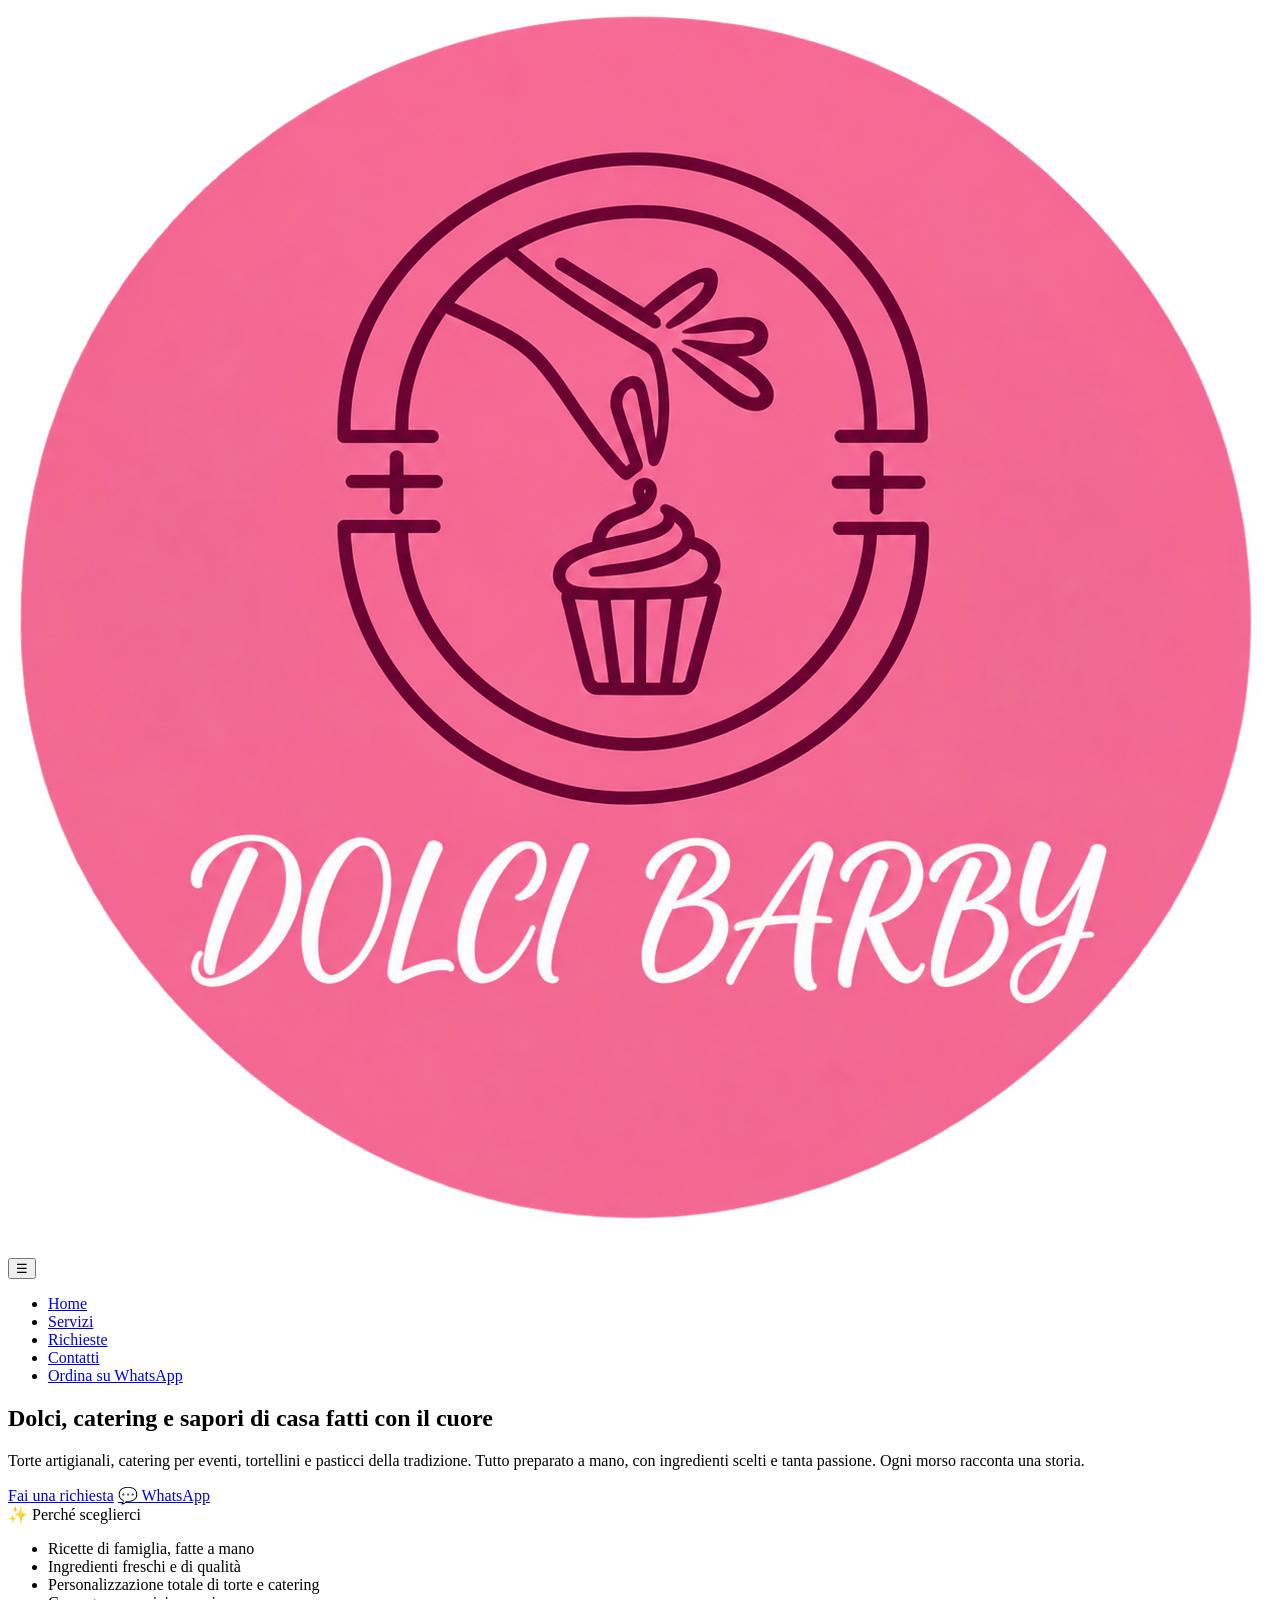
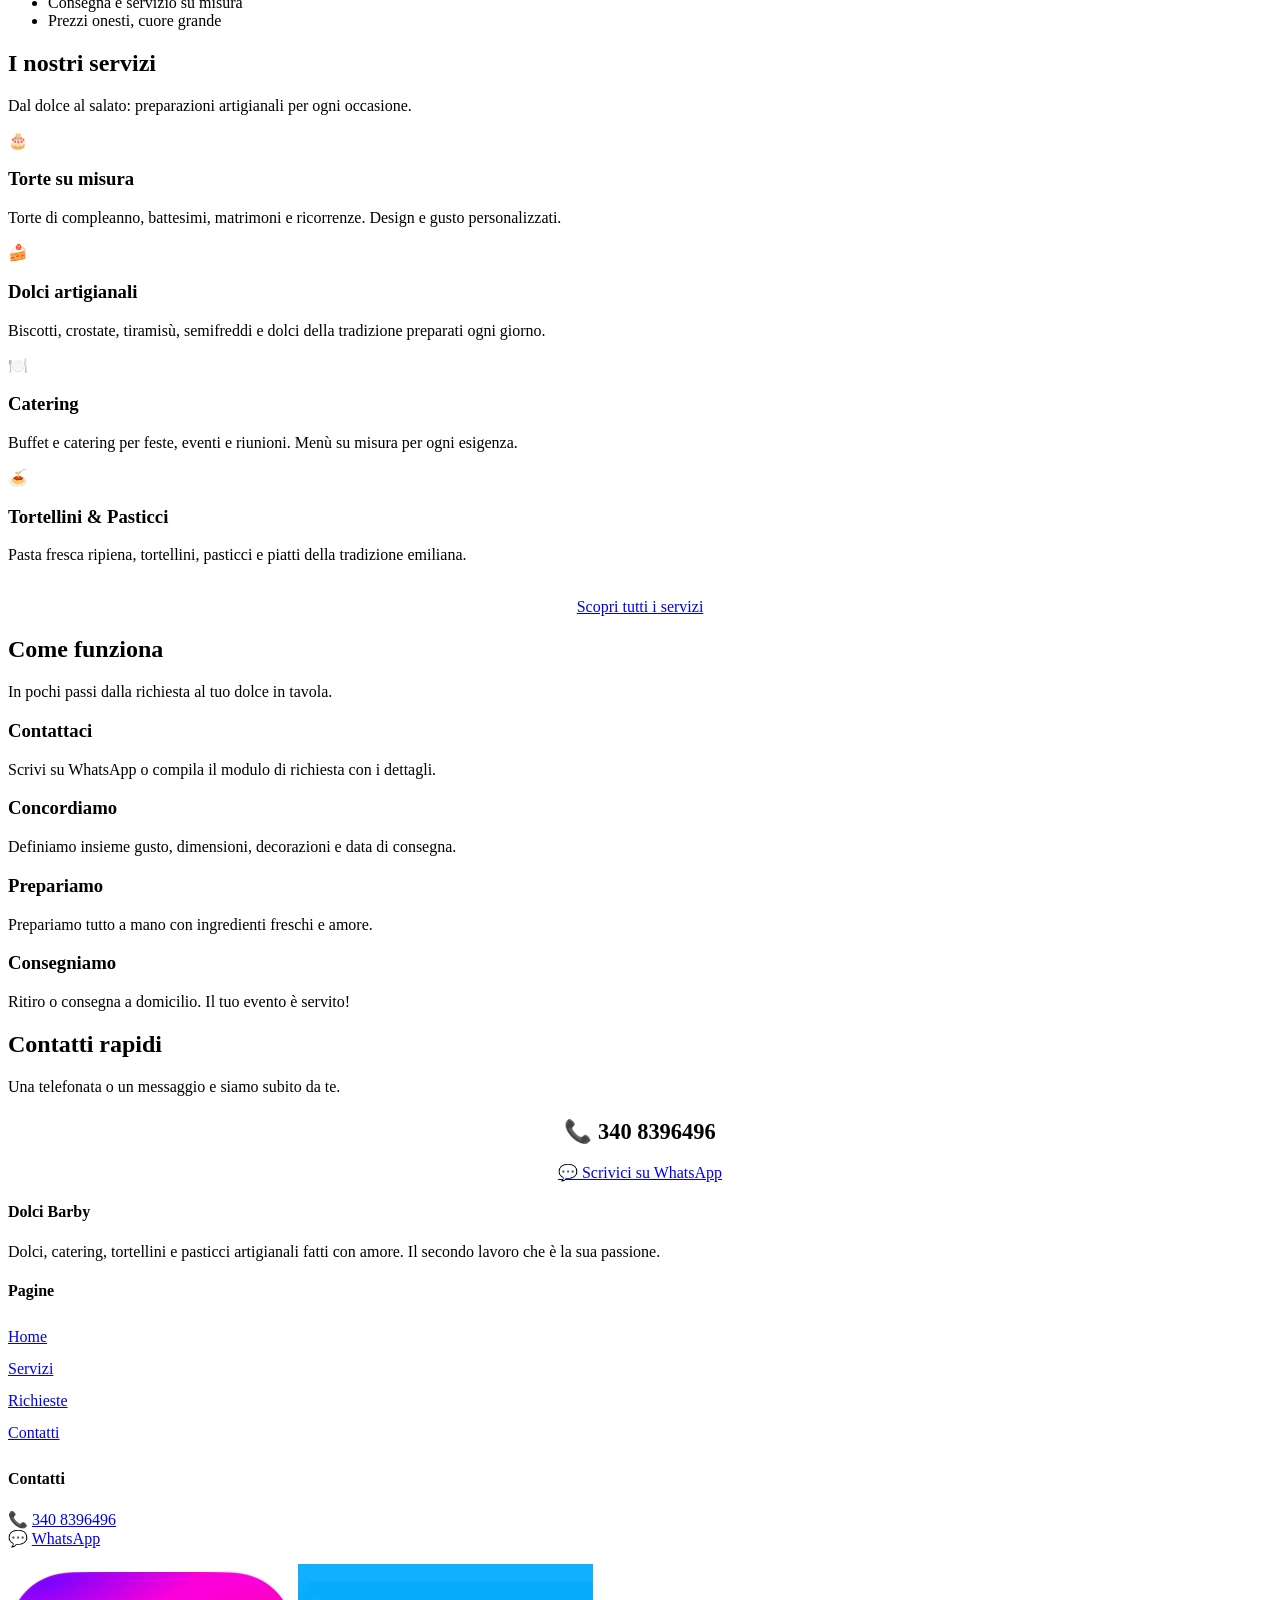
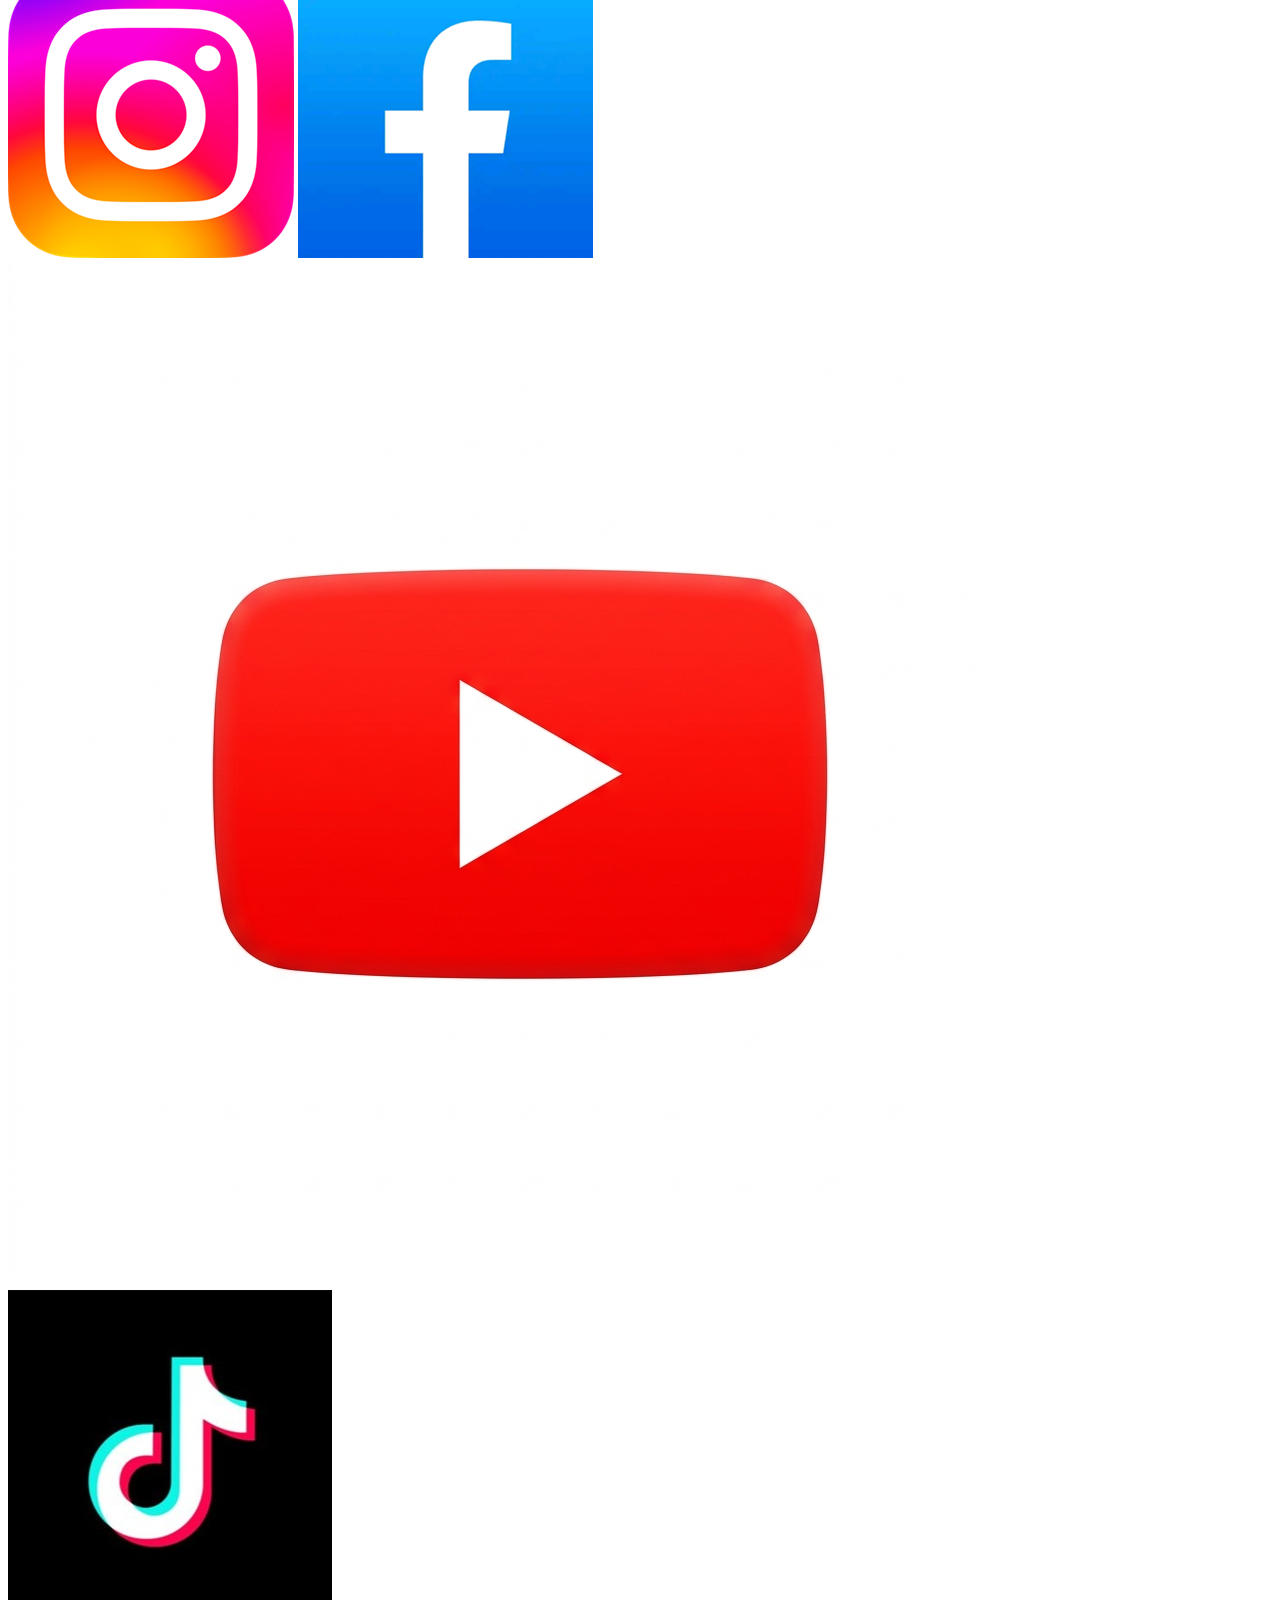
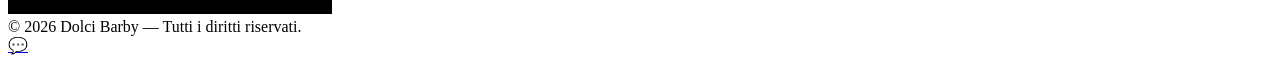
==== index.html @ 21f6a62f "Add files via upload" ====
<!DOCTYPE html>
<html lang="it">
<head>
  <meta charset="UTF-8">
  <meta name="viewport" content="width=device-width, initial-scale=1.0">
  <title>Dolci Barby | Tortellini, Pasticci e Dolci Artigianali</title>
  <meta name="description" content="Dolci Barby - Dolci artigianali, catering, tortellini e pasticci fatti con amore. Contatta per richieste personalizzate di torte e catering.">
  <link rel="preconnect" href="https://fonts.googleapis.com">
  <link rel="preconnect" href="https://fonts.gstatic.com" crossorigin>
  <link href="https://fonts.googleapis.com/css2?family=Playfair+Display:ital,wght@0,500;0,700;1,500&family=Lato:wght@300;400;700&display=swap" rel="stylesheet">
  <link rel="stylesheet" href="css/style.css">
</head>
<body>

  <header class="site-header">
    <div class="container nav">
      <a href="index.html" class="logo">
        <img src="LogoBarby.png" alt="Logo Barby">
      </a>
      <button class="burger" aria-label="Menu">☰</button>
      <ul class="nav-links">
        <li><a href="index.html">Home</a></li>
        <li><a href="servizi.html">Servizi</a></li>
        <li><a href="richieste.html">Richieste</a></li>
        <li><a href="contatti.html">Contatti</a></li>
        <li><a href="richieste.html" class="nav-cta">Ordina su WhatsApp</a></li>
      </ul>
    </div>
  </header>

  <main>
    <section class="hero">
      <div class="container hero-inner">
        <div>
          <h1>Dolci, catering e <span>sapori di casa</span> fatti con il cuore</h1>
          <p>Torte artigianali, catering per eventi, tortellini e pasticci della tradizione. Tutto preparato a mano, con ingredienti scelti e tanta passione. Ogni morso racconta una storia.</p>
          <div class="hero-actions">
            <a href="richieste.html" class="btn btn-primary">Fai una richiesta</a>
            <a href="https://wa.me/393408396496" target="_blank" rel="noopener" class="btn btn-wa">💬 WhatsApp</a>
          </div>
        </div>
        <div class="hero-card">
          <span class="badge">✨ Perché sceglierci</span>
          <ul>
            <li><span class="dot"></span>Ricette di famiglia, fatte a mano</li>
            <li><span class="dot"></span>Ingredienti freschi e di qualità</li>
            <li><span class="dot"></span>Personalizzazione totale di torte e catering</li>
            <li><span class="dot"></span>Consegna e servizio su misura</li>
            <li><span class="dot"></span>Prezzi onesti, cuore grande</li>
          </ul>
        </div>
      </div>
    </section>

    <section class="section">
      <div class="container">
        <div class="section-title">
          <h2>I nostri servizi</h2>
          <p>Dal dolce al salato: preparazioni artigianali per ogni occasione.</p>
        </div>
        <div class="grid grid-4">
          <div class="card">
            <div class="icon">🎂</div>
            <h3>Torte su misura</h3>
            <p>Torte di compleanno, battesimi, matrimoni e ricorrenze. Design e gusto personalizzati.</p>
          </div>
          <div class="card">
            <div class="icon">🍰</div>
            <h3>Dolci artigianali</h3>
            <p>Biscotti, crostate, tiramisù, semifreddi e dolci della tradizione preparati ogni giorno.</p>
          </div>
          <div class="card">
            <div class="icon">🍽️</div>
            <h3>Catering</h3>
            <p>Buffet e catering per feste, eventi e riunioni. Menù su misura per ogni esigenza.</p>
          </div>
          <div class="card">
            <div class="icon">🍝</div>
            <h3>Tortellini & Pasticci</h3>
            <p>Pasta fresca ripiena, tortellini, pasticci e piatti della tradizione emiliana.</p>
          </div>
        </div>
        <div style="text-align:center; margin-top:34px;">
          <a href="servizi.html" class="btn btn-outline">Scopri tutti i servizi</a>
        </div>
      </div>
    </section>

    <section class="section alt">
      <div class="container">
        <div class="section-title">
          <h2>Come funziona</h2>
          <p>In pochi passi dalla richiesta al tuo dolce in tavola.</p>
        </div>
        <div class="steps">
          <div class="step">
            <h3>Contattaci</h3>
            <p>Scrivi su WhatsApp o compila il modulo di richiesta con i dettagli.</p>
          </div>
          <div class="step">
            <h3>Concordiamo</h3>
            <p>Definiamo insieme gusto, dimensioni, decorazioni e data di consegna.</p>
          </div>
          <div class="step">
            <h3>Prepariamo</h3>
            <p>Prepariamo tutto a mano con ingredienti freschi e amore.</p>
          </div>
          <div class="step">
            <h3>Consegniamo</h3>
            <p>Ritiro o consegna a domicilio. Il tuo evento è servito!</p>
          </div>
        </div>
      </div>
    </section>

    <section class="section">
      <div class="container">
        <div class="section-title">
          <h2>Contatti rapidi</h2>
          <p>Una telefonata o un messaggio e siamo subito da te.</p>
        </div>
        <div style="text-align:center;">
          <p style="font-size:1.4rem; font-weight:700; color:var(--brown-dark); margin-bottom:18px;">📞 340 8396496</p>
          <a href="https://wa.me/393408396496" target="_blank" rel="noopener" class="btn btn-wa">💬 Scrivici su WhatsApp</a>
        </div>
      </div>
    </section>
  </main>

  <footer class="site-footer">
    <div class="container">
      <div class="footer-grid">
        <div>
          <h4>Dolci Barby</h4>
          <p>Dolci, catering, tortellini e pasticci artigianali fatti con amore. Il secondo lavoro che è la sua passione.</p>
        </div>
        <div>
          <h4>Pagine</h4>
          <ul style="list-style:none;padding:0;margin:0;line-height:2;">
            <li><a href="index.html">Home</a></li>
            <li><a href="servizi.html">Servizi</a></li>
            <li><a href="richieste.html">Richieste</a></li>
            <li><a href="contatti.html">Contatti</a></li>
          </ul>
        </div>
        <div>
          <h4>Contatti</h4>
          <p>📞 <a href="tel:+393408396496">340 8396496</a><br>
          💬 <a href="https://wa.me/393408396496" target="_blank" rel="noopener">WhatsApp</a></p>
          <div class="social-links">
            <a href="#" aria-label="Instagram"><img src="Instagram.png" alt="Instagram"></a>
            <a href="#" aria-label="Facebook"><img src="Facebook.png" alt="Facebook"></a>
            <a href="#" aria-label="YouTube"><img src="Youtube.png" alt="YouTube"></a>
            <a href="#" aria-label="TikTok"><img src="Tiktok.png" alt="TikTok"></a>
          </div>
        </div>
      </div>
      <div class="footer-bottom">© <span id="year"></span> Dolci Barby — Tutti i diritti riservati.</div>
    </div>
  </footer>

  <a href="https://wa.me/393408396496" target="_blank" rel="noopener" class="fab-wa" aria-label="WhatsApp">💬</a>

  <script src="js/main.js"></script>
  <script>document.getElementById("year").textContent = new Date().getFullYear();</script>
</body>
</html>
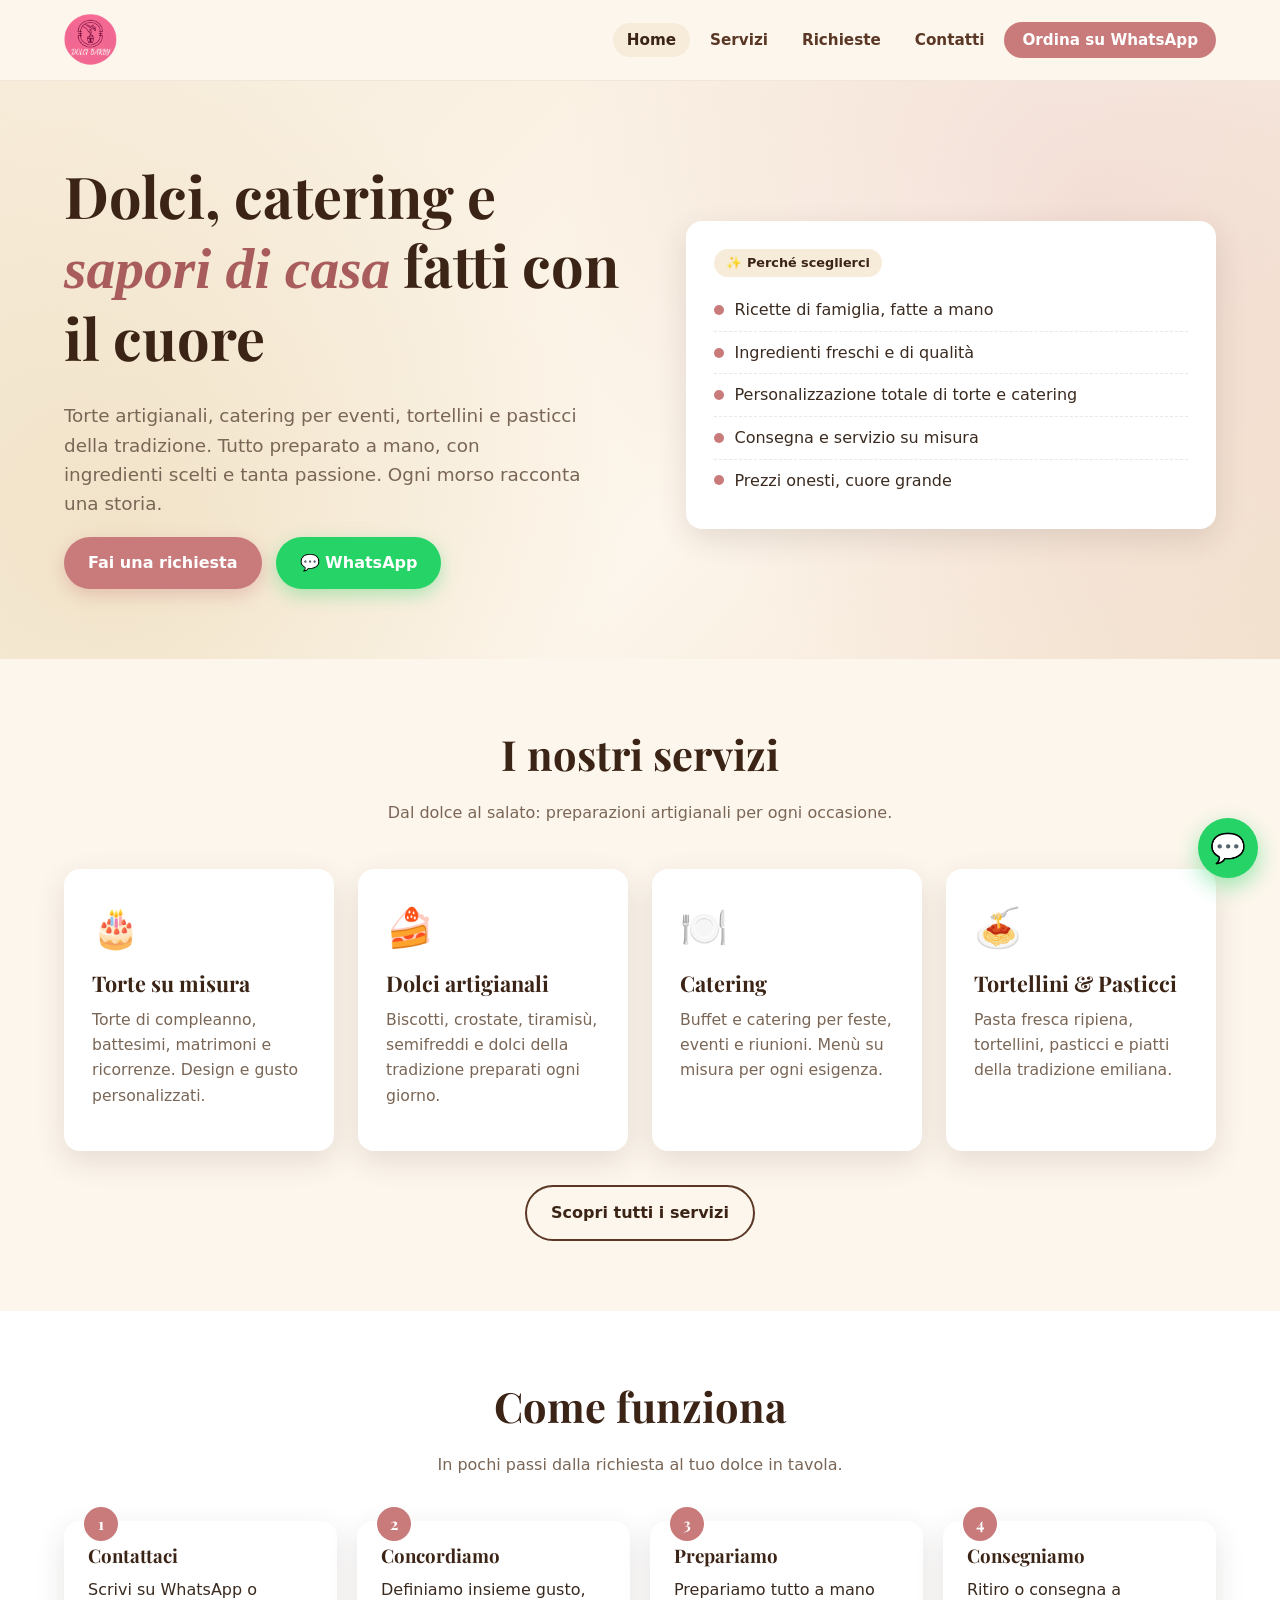
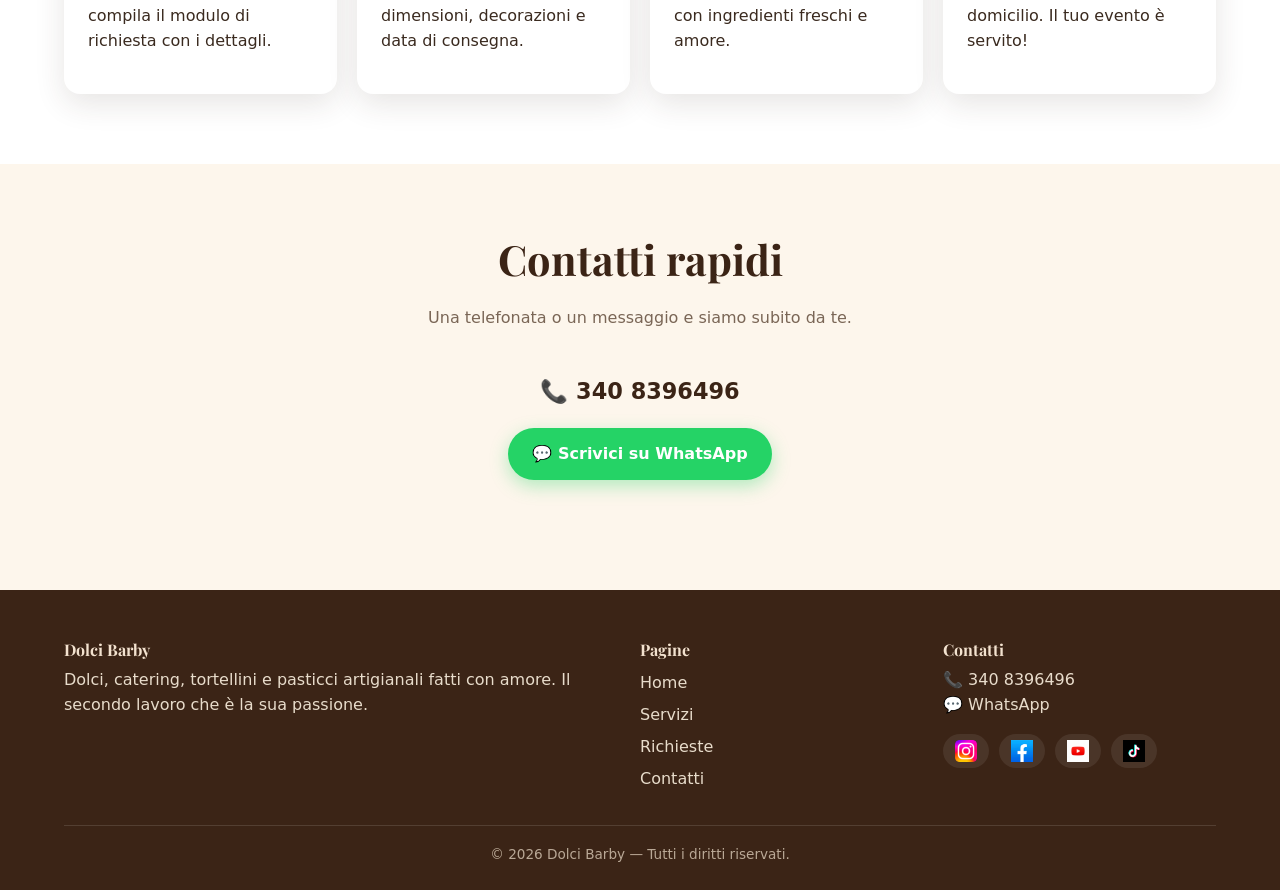
==== commit ab676b75: "Add files via upload" ====
--- a/index.html
+++ b/index.html
@@ -8,7 +8,7 @@
   <link rel="preconnect" href="https://fonts.googleapis.com">
   <link rel="preconnect" href="https://fonts.gstatic.com" crossorigin>
   <link href="https://fonts.googleapis.com/css2?family=Playfair+Display:ital,wght@0,500;0,700;1,500&family=Lato:wght@300;400;700&display=swap" rel="stylesheet">
-  <link rel="stylesheet" href="css/style.css">
+  <link rel="stylesheet" href="style.css">
 </head>
 <body>
 
@@ -161,7 +161,7 @@
 
   <a href="https://wa.me/393408396496" target="_blank" rel="noopener" class="fab-wa" aria-label="WhatsApp">💬</a>
 
-  <script src="js/main.js"></script>
+  <script src="main.js"></script>
   <script>document.getElementById("year").textContent = new Date().getFullYear();</script>
 </body>
 </html>
--- a/style.css
+++ b/style.css
@@ -0,0 +1,226 @@
+/* ============================================================
+   Dolci Barby - Dolci, Catering, Tortellini & Pasticci
+   Stile: elegante, caldo, artigianale
+   ============================================================ */
+
+:root {
+  --cream: #fdf6ec;
+  --cream-2: #f7ecda;
+  --brown: #5a3825;
+  --brown-dark: #3b2416;
+  --rose: #c97b7b;
+  --rose-dark: #a85c5c;
+  --gold: #c9a24b;
+  --text: #3a2a1f;
+  --muted: #7a6656;
+  --white: #ffffff;
+  --shadow: 0 10px 30px rgba(58, 42, 31, 0.12);
+  --radius: 16px;
+  --maxw: 1180px;
+}
+
+* { box-sizing: border-box; }
+html { scroll-behavior: smooth; }
+body {
+  margin: 0;
+  font-family: "Lato", "Segoe UI", system-ui, -apple-system, sans-serif;
+  color: var(--text);
+  background: var(--cream);
+  line-height: 1.6;
+  -webkit-font-smoothing: antialiased;
+}
+img { max-width: 100%; display: block; }
+a { color: var(--brown); text-decoration: none; transition: color .2s; }
+a:hover { color: var(--rose-dark); }
+h1, h2, h3, h4 { font-family: "Playfair Display", Georgia, serif; color: var(--brown-dark); margin: 0 0 .5em; line-height: 1.2; }
+p { margin: 0 0 1em; }
+
+.container { width: 90%; max-width: var(--maxw); margin: 0 auto; }
+
+/* ---------- Header / Nav ---------- */
+.site-header {
+  position: sticky; top: 0; z-index: 50;
+  background: rgba(253, 246, 236, 0.92);
+  backdrop-filter: blur(10px);
+  border-bottom: 1px solid rgba(90,56,37,.08);
+}
+.nav {
+  display: flex; align-items: center; justify-content: space-between;
+  padding: 14px 0; gap: 16px;
+}
+.logo { display: flex; align-items: center; gap: 12px; }
+.logo img { height: 52px; width: auto; border-radius: 8px; }
+.logo-text { font-family: "Playfair Display", serif; font-size: 1.35rem; font-weight: 700; color: var(--brown-dark); line-height: 1.1; }
+.logo-text small { display: block; font-family: "Lato", sans-serif; font-size: .72rem; font-weight: 400; color: var(--muted); letter-spacing: .08em; text-transform: uppercase; }
+
+.nav-links { display: flex; gap: 6px; list-style: none; margin: 0; padding: 0; align-items: center; }
+.nav-links a { padding: 8px 14px; border-radius: 999px; font-weight: 600; font-size: .95rem; }
+.nav-links a:hover, .nav-links a.active { background: var(--cream-2); color: var(--brown-dark); }
+.nav-cta { background: var(--rose); color: var(--white) !important; padding: 9px 18px !important; }
+.nav-cta:hover { background: var(--rose-dark) !important; }
+
+.burger { display: none; background: none; border: 0; font-size: 1.6rem; color: var(--brown-dark); cursor: pointer; }
+
+/* ---------- Hero ---------- */
+.hero {
+  position: relative;
+  padding: 80px 0 70px;
+  background: linear-gradient(135deg, var(--cream-2) 0%, var(--cream) 60%, #f3e2cf 100%);
+  overflow: hidden;
+}
+.hero::before {
+  content: ""; position: absolute; inset: 0;
+  background: radial-gradient(circle at 85% 20%, rgba(201,123,123,.18), transparent 45%),
+              radial-gradient(circle at 10% 80%, rgba(201,162,75,.18), transparent 40%);
+  pointer-events: none;
+}
+.hero-inner { position: relative; display: grid; grid-template-columns: 1.1fr 1fr; gap: 40px; align-items: center; }
+.hero h1 { font-size: clamp(2.2rem, 5vw, 3.6rem); }
+.hero h1 span { color: var(--rose-dark); font-style: italic; }
+.hero p { font-size: 1.15rem; color: var(--muted); max-width: 520px; }
+.hero-actions { display: flex; gap: 14px; flex-wrap: wrap; margin-top: 10px; }
+.btn {
+  display: inline-flex; align-items: center; gap: 8px;
+  padding: 13px 24px; border-radius: 999px; font-weight: 700; font-size: 1rem;
+  border: 0; cursor: pointer; transition: transform .15s, box-shadow .15s, background .2s;
+}
+.btn-primary { background: var(--rose); color: var(--white); box-shadow: 0 6px 18px rgba(201,123,123,.35); }
+.btn-primary:hover { background: var(--rose-dark); transform: translateY(-2px); }
+.btn-outline { background: transparent; color: var(--brown-dark); border: 2px solid var(--brown); }
+.btn-outline:hover { background: var(--brown); color: var(--white); transform: translateY(-2px); }
+.btn-wa { background: #25D366; color: var(--white); box-shadow: 0 6px 18px rgba(37,211,102,.35); }
+.btn-wa:hover { background: #1ebe5b; transform: translateY(-2px); }
+
+.hero-card {
+  background: var(--white); border-radius: var(--radius); padding: 28px;
+  box-shadow: var(--shadow); position: relative;
+}
+.hero-card .badge { display: inline-block; background: var(--cream-2); color: var(--brown-dark); padding: 4px 12px; border-radius: 999px; font-size: .8rem; font-weight: 700; margin-bottom: 12px; }
+.hero-card ul { list-style: none; padding: 0; margin: 0; }
+.hero-card li { display: flex; align-items: center; gap: 10px; padding: 8px 0; border-bottom: 1px dashed rgba(90,56,37,.12); }
+.hero-card li:last-child { border: 0; }
+.hero-card .dot { width: 10px; height: 10px; border-radius: 50%; background: var(--rose); }
+
+/* ---------- Sections ---------- */
+.section { padding: 70px 0; }
+.section.alt { background: var(--white); }
+.section-title { text-align: center; margin-bottom: 44px; }
+.section-title h2 { font-size: clamp(1.8rem, 4vw, 2.6rem); }
+.section-title p { color: var(--muted); max-width: 620px; margin: 8px auto 0; }
+
+.grid { display: grid; gap: 24px; }
+.grid-3 { grid-template-columns: repeat(3, 1fr); }
+.grid-4 { grid-template-columns: repeat(4, 1fr); }
+.grid-2 { grid-template-columns: repeat(2, 1fr); }
+
+.card {
+  background: var(--white); border-radius: var(--radius); padding: 28px;
+  box-shadow: var(--shadow); transition: transform .2s, box-shadow .2s;
+}
+.card:hover { transform: translateY(-4px); box-shadow: 0 16px 36px rgba(58,42,31,.16); }
+.card .icon { font-size: 2.4rem; margin-bottom: 12px; }
+.card h3 { font-size: 1.35rem; }
+.card p { color: var(--muted); font-size: .98rem; }
+
+/* ---------- Services list ---------- */
+.service-row { display: grid; grid-template-columns: 1fr 1fr; gap: 30px; align-items: center; margin-bottom: 50px; }
+.service-row.reverse { direction: rtl; }
+.service-row.reverse > * { direction: ltr; }
+.service-img {
+  border-radius: var(--radius); overflow: hidden; box-shadow: var(--shadow);
+  aspect-ratio: 4/3; background: linear-gradient(135deg, var(--cream-2), var(--rose)); display: flex; align-items: center; justify-content: center; color: var(--white); font-family: "Playfair Display", serif; font-size: 1.4rem; text-align: center; padding: 20px;
+}
+.service-text h2 { font-size: clamp(1.6rem, 3.5vw, 2.2rem); }
+.service-text ul { padding-left: 20px; color: var(--muted); }
+.service-text ul li { margin-bottom: 6px; }
+
+/* ---------- Process ---------- */
+.steps { display: grid; grid-template-columns: repeat(4,1fr); gap: 20px; counter-reset: step; }
+.step { background: var(--white); border-radius: var(--radius); padding: 24px; box-shadow: var(--shadow); position: relative; }
+.step::before {
+  counter-increment: step; content: counter(step);
+  position: absolute; top: -14px; left: 20px;
+  width: 34px; height: 34px; border-radius: 50%; background: var(--rose); color: var(--white);
+  display: flex; align-items: center; justify-content: center; font-weight: 700; font-family: "Playfair Display", serif;
+}
+
+/* ---------- Form ---------- */
+.form-wrap { max-width: 760px; margin: 0 auto; background: var(--white); border-radius: var(--radius); padding: 36px; box-shadow: var(--shadow); }
+.form-grid { display: grid; grid-template-columns: 1fr 1fr; gap: 16px; }
+.field { display: flex; flex-direction: column; gap: 6px; margin-bottom: 14px; }
+.field.full { grid-column: 1 / -1; }
+.field label { font-weight: 700; font-size: .92rem; color: var(--brown-dark); }
+.field input, .field select, .field textarea {
+  padding: 12px 14px; border: 1.5px solid #e6d9c7; border-radius: 10px;
+  font-family: inherit; font-size: 1rem; background: var(--cream); color: var(--text);
+  transition: border-color .2s, box-shadow .2s;
+}
+.field input:focus, .field select:focus, .field textarea:focus {
+  outline: none; border-color: var(--rose); box-shadow: 0 0 0 3px rgba(201,123,123,.18);
+}
+.field textarea { min-height: 120px; resize: vertical; }
+.checkbox-row { display: flex; align-items: center; gap: 8px; margin: 8px 0 16px; font-size: .92rem; color: var(--muted); }
+.checkbox-row input { width: 18px; height: 18px; accent-color: var(--rose); }
+
+.wa-preview {
+  background: #e7f9ee; border: 1px solid #bfe9cd; border-radius: 12px;
+  padding: 14px 16px; margin: 18px 0; font-size: .92rem; color: #1e6b3a;
+}
+.wa-preview strong { display: block; margin-bottom: 4px; }
+
+/* ---------- Contact ---------- */
+.contact-grid { display: grid; grid-template-columns: 1fr 1fr; gap: 30px; }
+.contact-box { background: var(--white); border-radius: var(--radius); padding: 30px; box-shadow: var(--shadow); }
+.contact-box h3 { margin-bottom: 14px; }
+.contact-item { display: flex; align-items: center; gap: 12px; padding: 10px 0; border-bottom: 1px dashed rgba(90,56,37,.12); }
+.contact-item:last-child { border: 0; }
+.contact-item .ic { width: 40px; height: 40px; border-radius: 50%; background: var(--cream-2); display: flex; align-items: center; justify-content: center; font-size: 1.2rem; }
+.contact-item a { font-weight: 700; }
+
+.map-placeholder {
+  border-radius: var(--radius); overflow: hidden; background: var(--cream-2);
+  height: 100%; min-height: 280px; display: flex; align-items: center; justify-content: center;
+  color: var(--muted); text-align: center; padding: 20px;
+}
+
+/* ---------- Footer ---------- */
+.site-footer { background: var(--brown-dark); color: #e8dccb; padding: 50px 0 24px; margin-top: 40px; }
+.site-footer h4 { color: #f3e2cf; }
+.footer-grid { display: grid; grid-template-columns: 2fr 1fr 1fr; gap: 30px; margin-bottom: 30px; }
+.footer-grid a { color: #e8dccb; }
+.footer-grid a:hover { color: var(--rose); }
+.social-links { display: flex; gap: 10px; flex-wrap: wrap; margin-top: 12px; }
+.social-links a { display: inline-flex; align-items: center; gap: 6px; padding: 6px 12px; border-radius: 999px; background: rgba(255,255,255,.08); color: #e8dccb; font-size: .9rem; font-weight: 600; transition: background .2s; }
+.social-links a img { height: 22px; width: auto; display: block; }
+.social-links a:hover { background: var(--rose); color: var(--white); }
+.footer-bottom { border-top: 1px solid rgba(255,255,255,.12); padding-top: 18px; text-align: center; font-size: .85rem; color: #b9a896; }
+
+/* ---------- Floating WA ---------- */
+.fab-wa {
+  position: fixed; bottom: 22px; right: 22px; z-index: 60;
+  width: 60px; height: 60px; border-radius: 50%; background: #25D366; color: var(--white);
+  display: flex; align-items: center; justify-content: center; font-size: 1.8rem;
+  box-shadow: 0 8px 22px rgba(37,211,102,.45); transition: transform .2s;
+}
+.fab-wa:hover { transform: scale(1.08); }
+
+/* ---------- Responsive ---------- */
+@media (max-width: 900px) {
+  .hero-inner { grid-template-columns: 1fr; }
+  .grid-3, .grid-4 { grid-template-columns: 1fr 1fr; }
+  .steps { grid-template-columns: 1fr 1fr; }
+  .service-row { grid-template-columns: 1fr; }
+  .service-row.reverse { direction: ltr; }
+  .contact-grid { grid-template-columns: 1fr; }
+  .footer-grid { grid-template-columns: 1fr; }
+}
+@media (max-width: 640px) {
+  .nav-links { display: none; position: absolute; top: 70px; left: 0; right: 0; background: var(--cream); flex-direction: column; padding: 12px; border-bottom: 1px solid rgba(90,56,37,.08); }
+  .nav-links.open { display: flex; }
+  .burger { display: block; }
+  .grid-3, .grid-4, .grid-2 { grid-template-columns: 1fr; }
+  .steps { grid-template-columns: 1fr; }
+  .form-grid { grid-template-columns: 1fr; }
+  .hero { padding: 50px 0 40px; }
+}
+"
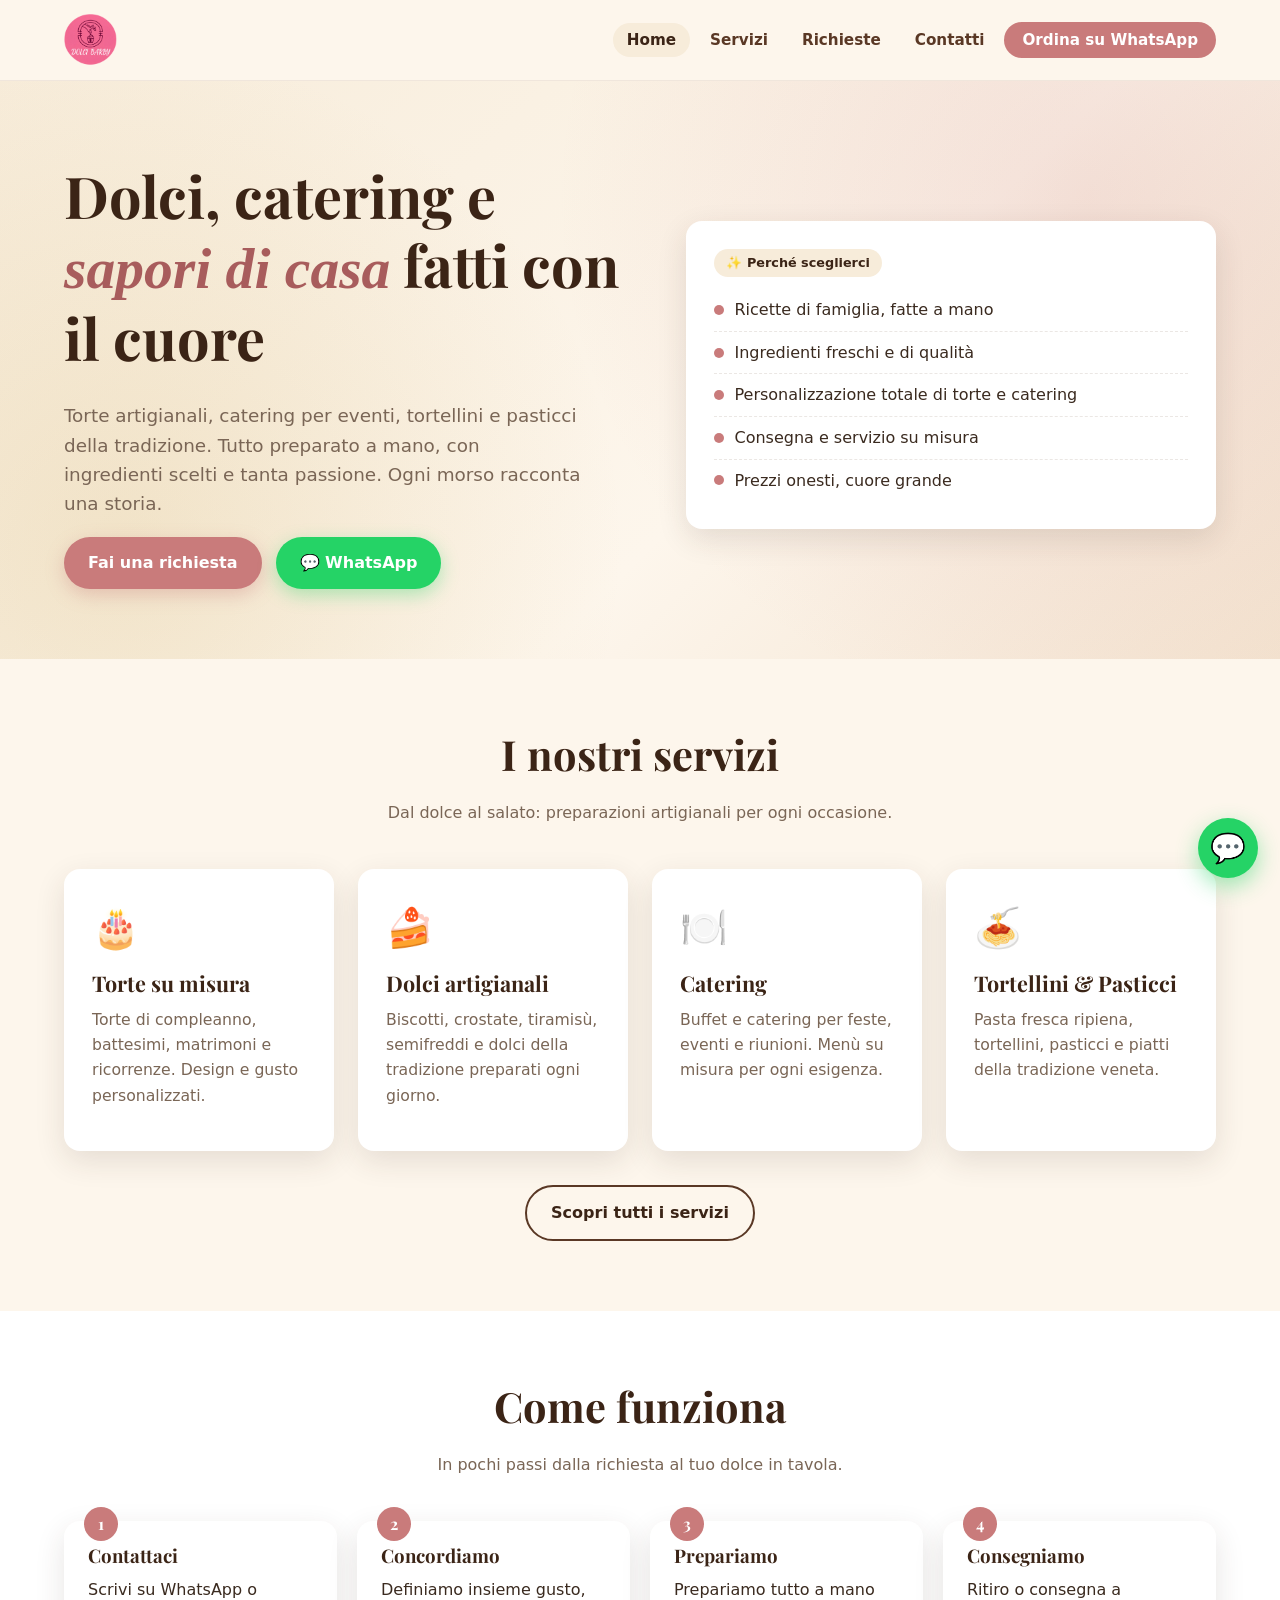
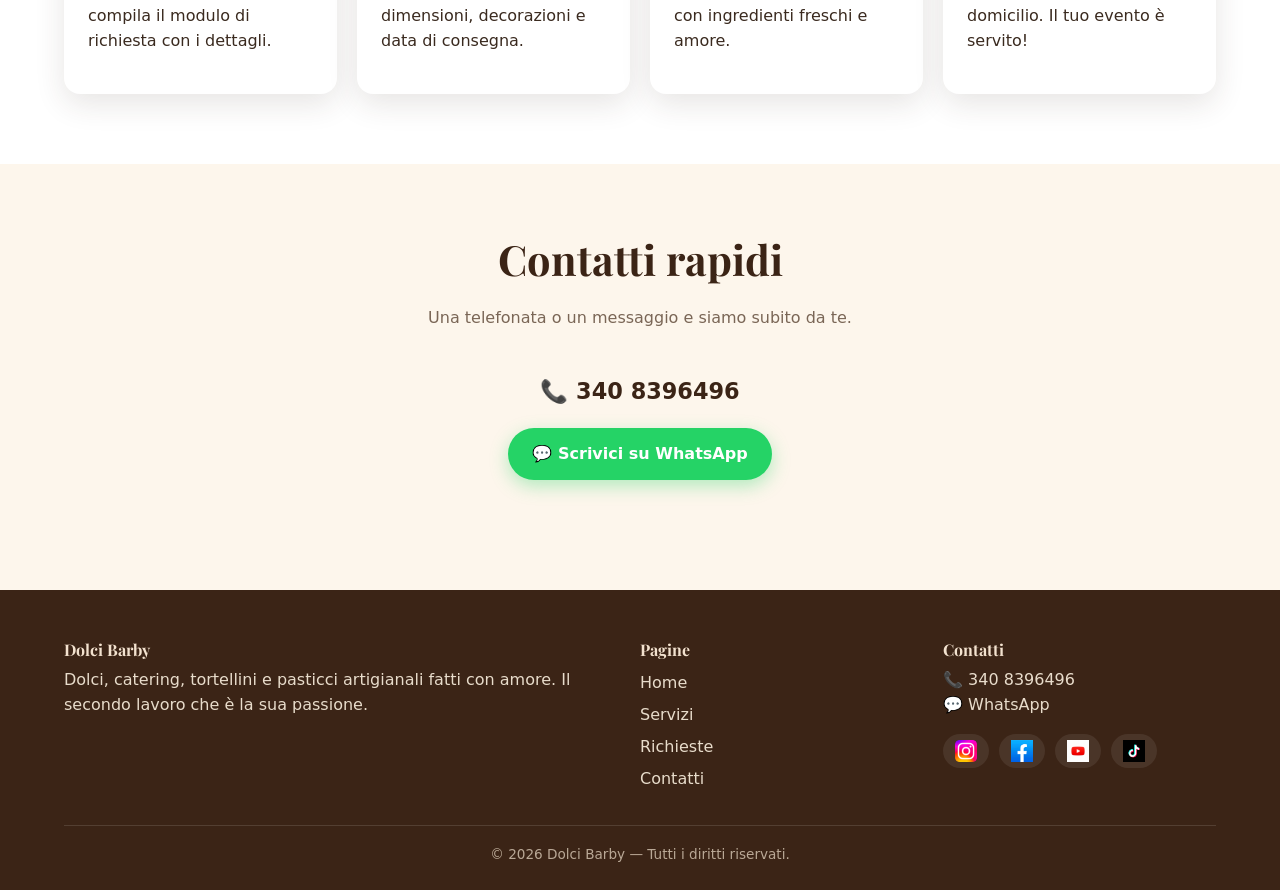
==== commit 162b207a: "Add files via upload" ====
--- a/index.html
+++ b/index.html
@@ -77,7 +77,7 @@
           <div class="card">
             <div class="icon">🍝</div>
             <h3>Tortellini & Pasticci</h3>
-            <p>Pasta fresca ripiena, tortellini, pasticci e piatti della tradizione emiliana.</p>
+            <p>Pasta fresca ripiena, tortellini, pasticci e piatti della tradizione veneta.</p>
           </div>
         </div>
         <div style="text-align:center; margin-top:34px;">
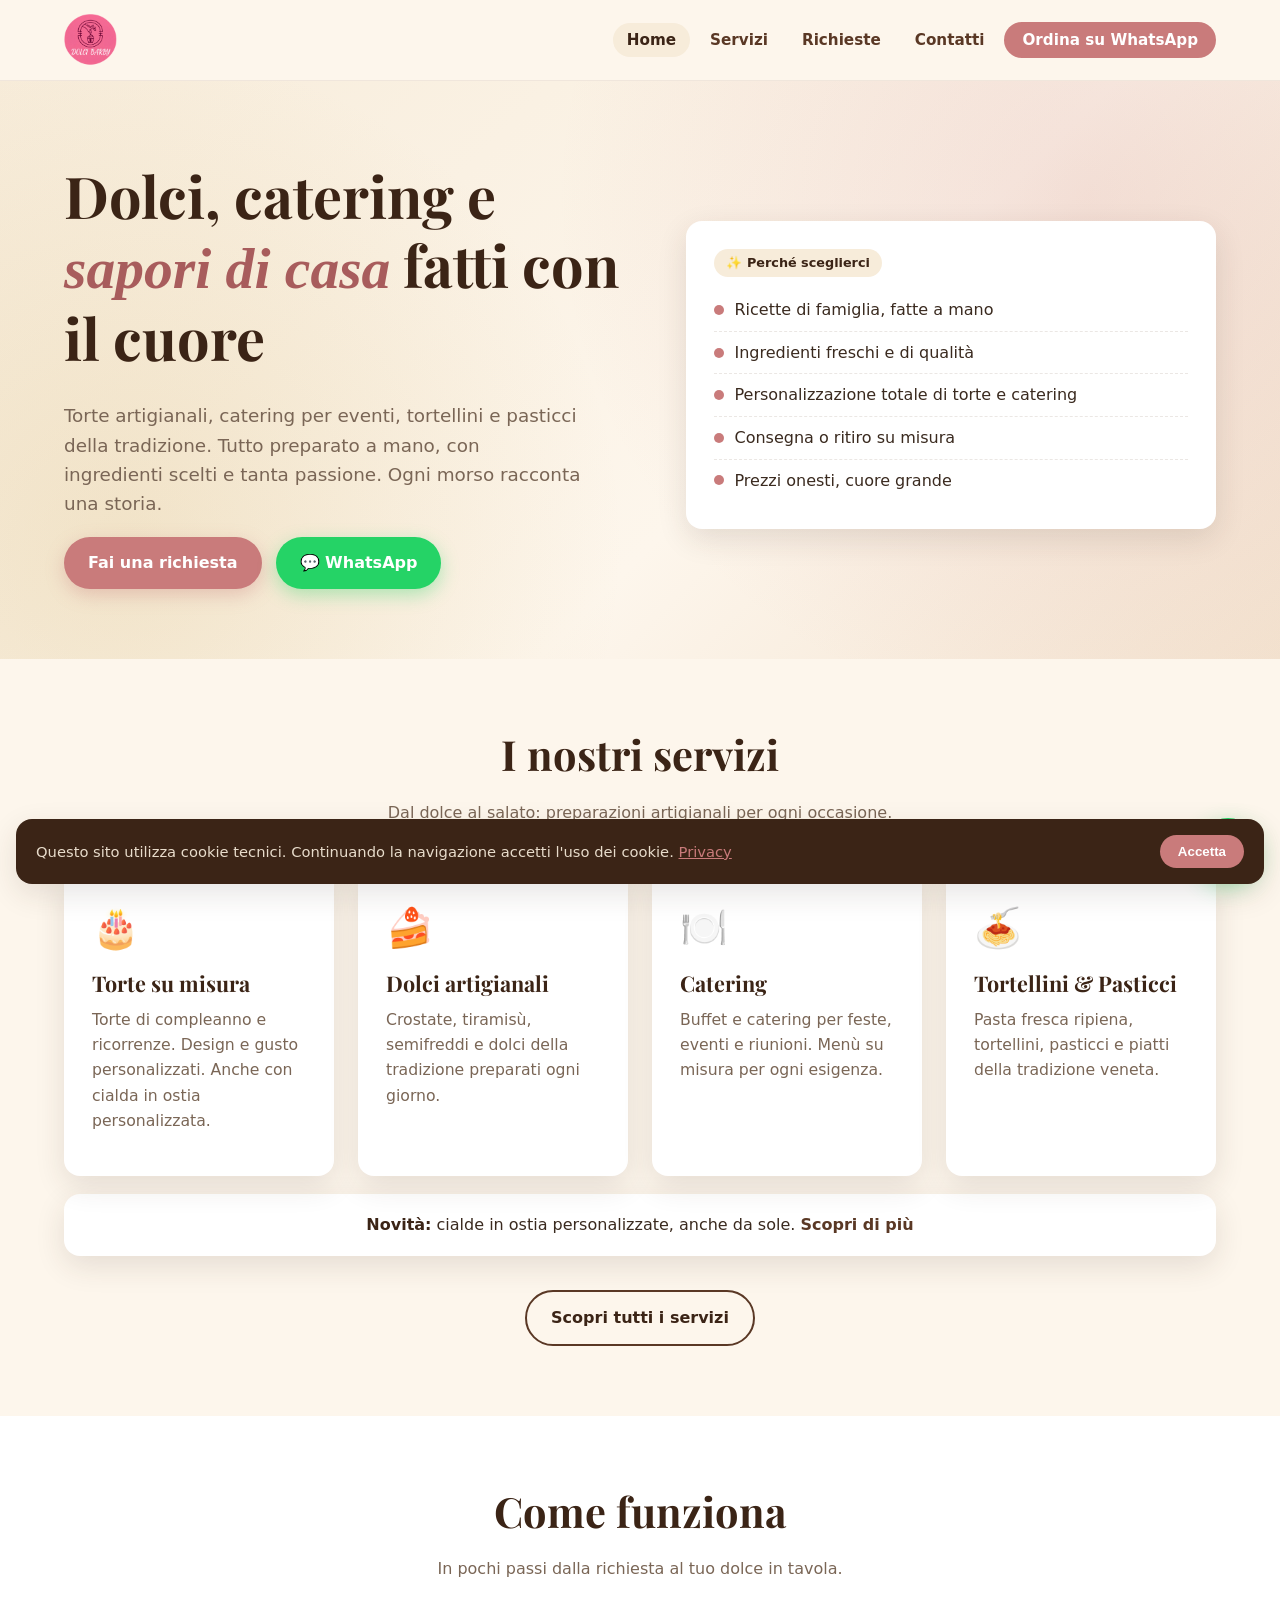
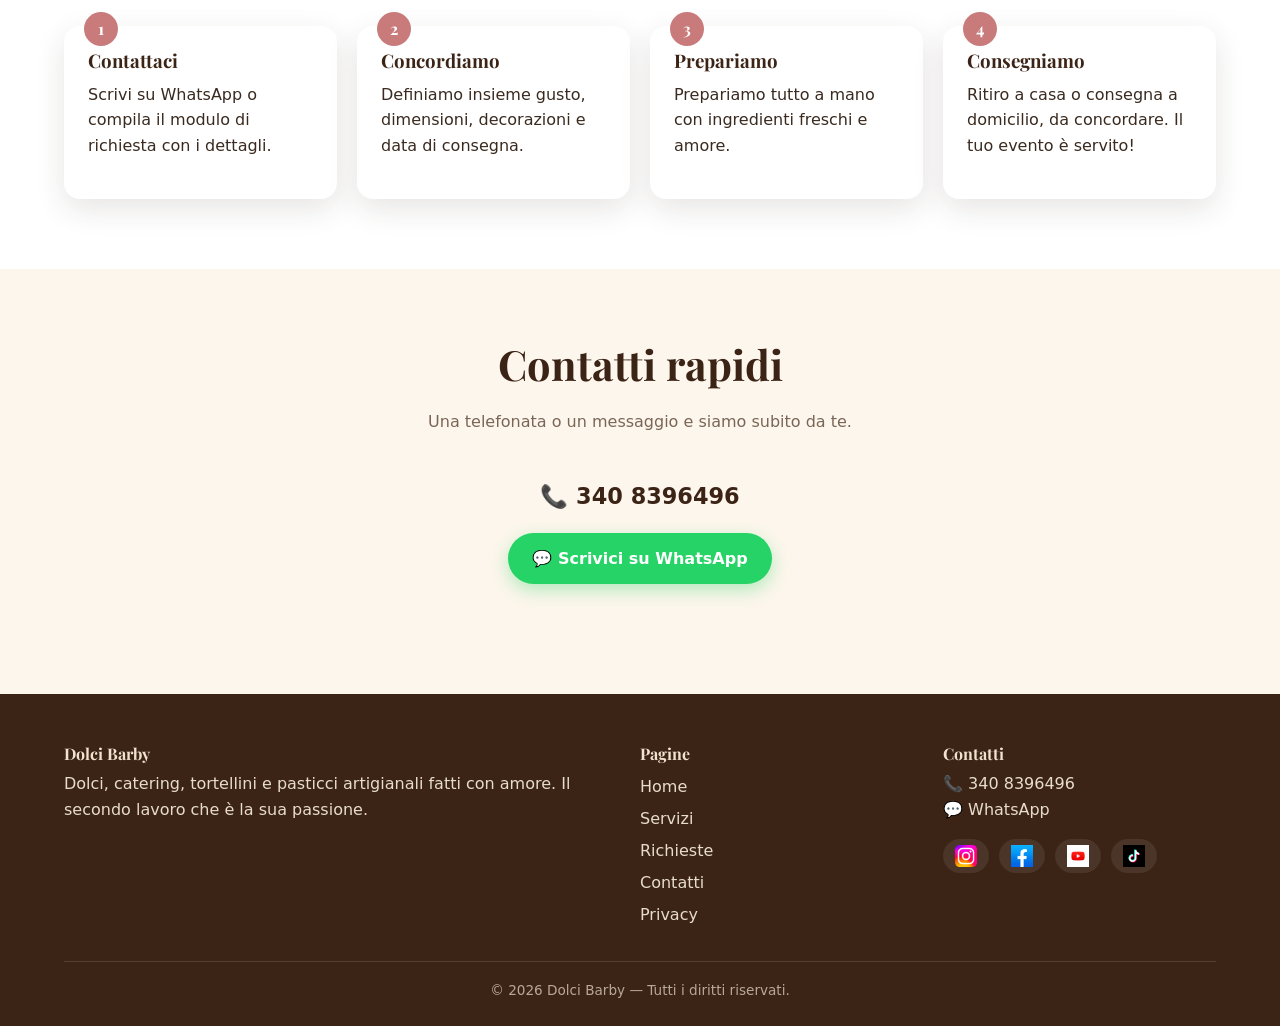
==== commit 2d635a2e: "Add files via upload" ====
--- a/index.html
+++ b/index.html
@@ -45,7 +45,7 @@
             <li><span class="dot"></span>Ricette di famiglia, fatte a mano</li>
             <li><span class="dot"></span>Ingredienti freschi e di qualità</li>
             <li><span class="dot"></span>Personalizzazione totale di torte e catering</li>
-            <li><span class="dot"></span>Consegna e servizio su misura</li>
+            <li><span class="dot"></span>Consegna o ritiro su misura</li>
             <li><span class="dot"></span>Prezzi onesti, cuore grande</li>
           </ul>
         </div>
@@ -62,12 +62,12 @@
           <div class="card">
             <div class="icon">🎂</div>
             <h3>Torte su misura</h3>
-            <p>Torte di compleanno, battesimi, matrimoni e ricorrenze. Design e gusto personalizzati.</p>
+            <p>Torte di compleanno e ricorrenze. Design e gusto personalizzati. Anche con cialda in ostia personalizzata.</p>
           </div>
           <div class="card">
             <div class="icon">🍰</div>
             <h3>Dolci artigianali</h3>
-            <p>Biscotti, crostate, tiramisù, semifreddi e dolci della tradizione preparati ogni giorno.</p>
+            <p>Crostate, tiramisù, semifreddi e dolci della tradizione preparati ogni giorno.</p>
           </div>
           <div class="card">
             <div class="icon">🍽️</div>
@@ -79,6 +79,9 @@
             <h3>Tortellini & Pasticci</h3>
             <p>Pasta fresca ripiena, tortellini, pasticci e piatti della tradizione veneta.</p>
           </div>
+        </div>
+        <div style="text-align:center; margin-top:18px; background:var(--white); border-radius:var(--radius); padding:18px 24px; box-shadow:var(--shadow);">
+          <strong style="color:var(--brown-dark);">Novità:</strong> cialde in ostia personalizzate, anche da sole. <a href="servizi.html" style="font-weight:700;">Scopri di più</a>
         </div>
         <div style="text-align:center; margin-top:34px;">
           <a href="servizi.html" class="btn btn-outline">Scopri tutti i servizi</a>
@@ -107,7 +110,7 @@
           </div>
           <div class="step">
             <h3>Consegniamo</h3>
-            <p>Ritiro o consegna a domicilio. Il tuo evento è servito!</p>
+            <p>Ritiro a casa o consegna a domicilio, da concordare. Il tuo evento è servito!</p>
           </div>
         </div>
       </div>
@@ -141,6 +144,7 @@
             <li><a href="servizi.html">Servizi</a></li>
             <li><a href="richieste.html">Richieste</a></li>
             <li><a href="contatti.html">Contatti</a></li>
+            <li><a href="privacy.html">Privacy</a></li>
           </ul>
         </div>
         <div>
--- a/style.css
+++ b/style.css
@@ -195,7 +195,17 @@
 .social-links a:hover { background: var(--rose); color: var(--white); }
 .footer-bottom { border-top: 1px solid rgba(255,255,255,.12); padding-top: 18px; text-align: center; font-size: .85rem; color: #b9a896; }
 
-/* ---------- Floating WA ---------- */
+/* ---------- Cookie banner ---------- */
+.cookie-banner {
+  position: fixed; left: 16px; right: 16px; bottom: 16px; z-index: 70;
+  background: var(--brown-dark); color: #e8dccb; padding: 16px 20px;
+  border-radius: var(--radius); box-shadow: var(--shadow);
+  display: flex; align-items: center; justify-content: space-between; gap: 14px; flex-wrap: wrap;
+  font-size: .92rem;
+}
+.cookie-banner a { color: var(--rose); text-decoration: underline; }
+.cookie-banner button { background: var(--rose); color: var(--white); border: 0; padding: 9px 18px; border-radius: 999px; font-weight: 700; cursor: pointer; }
+.cookie-banner button:hover { background: var(--rose-dark); }
 .fab-wa {
   position: fixed; bottom: 22px; right: 22px; z-index: 60;
   width: 60px; height: 60px; border-radius: 50%; background: #25D366; color: var(--white);
